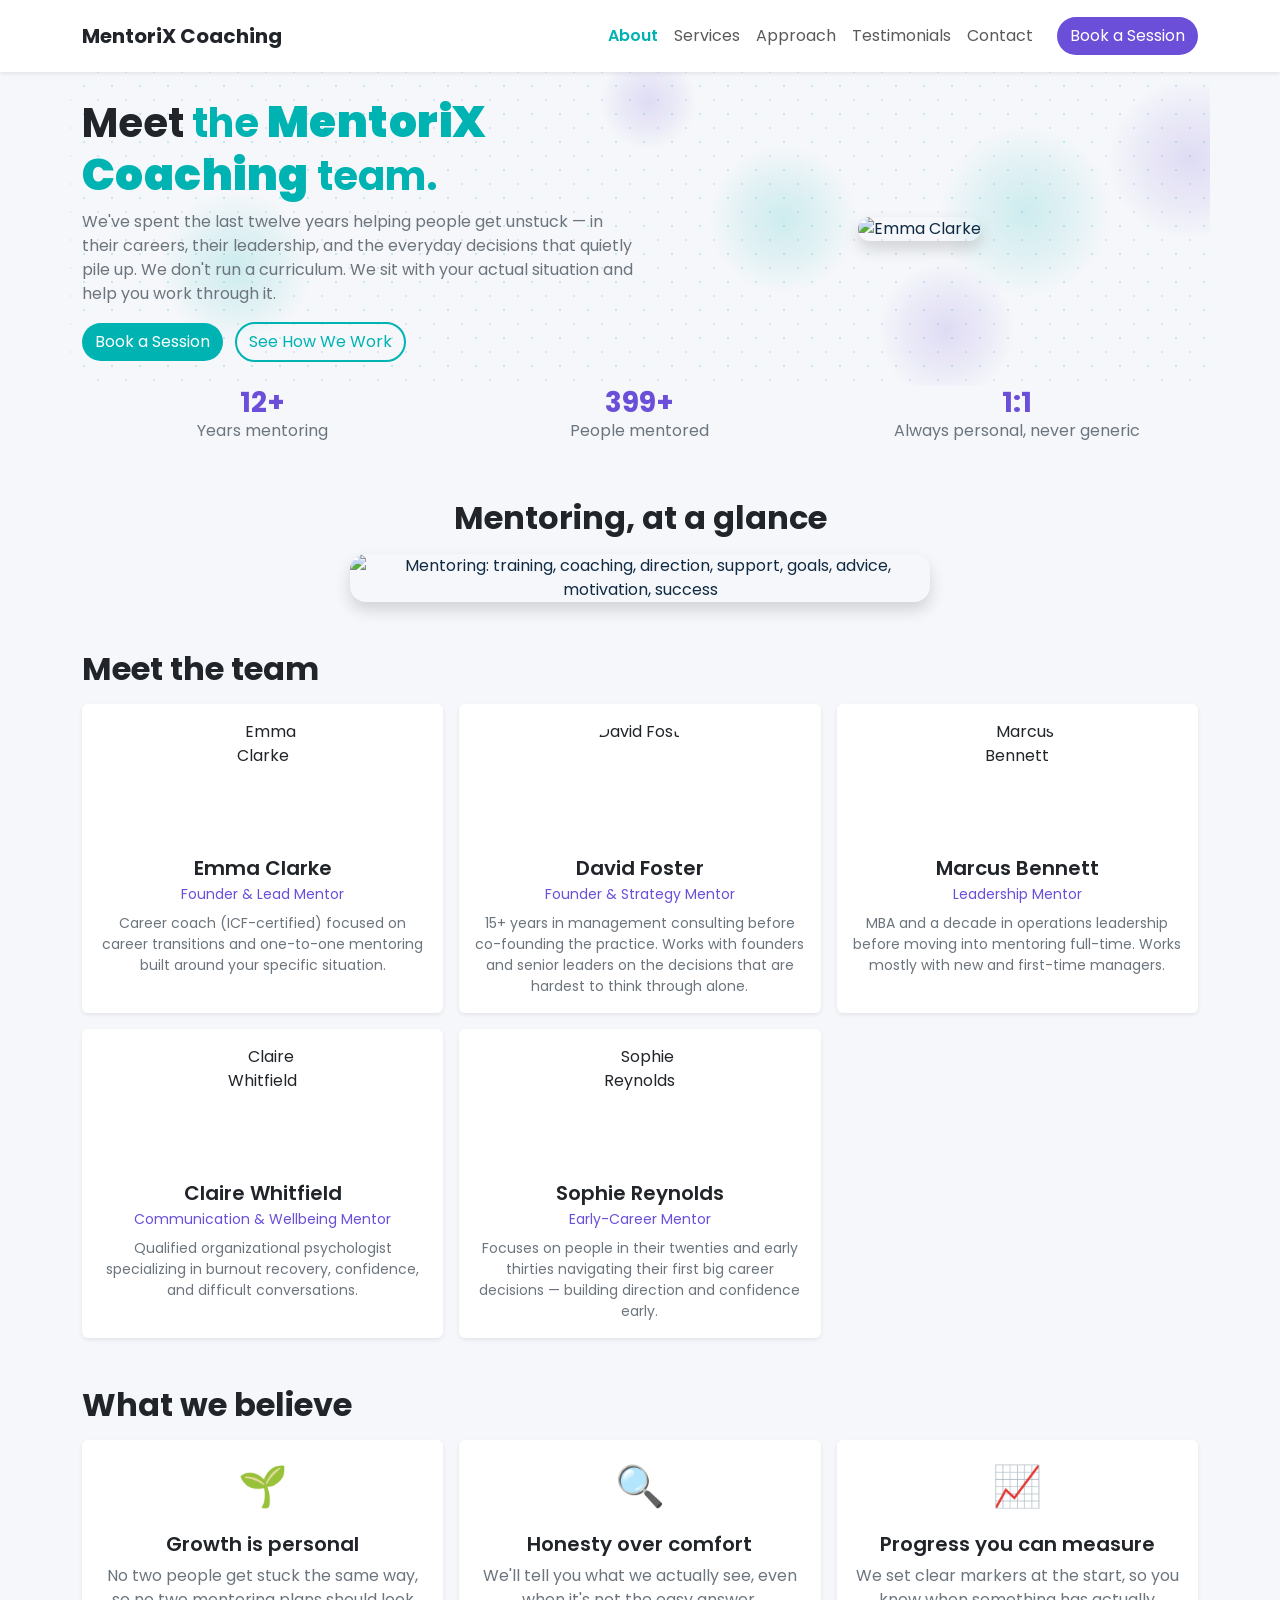
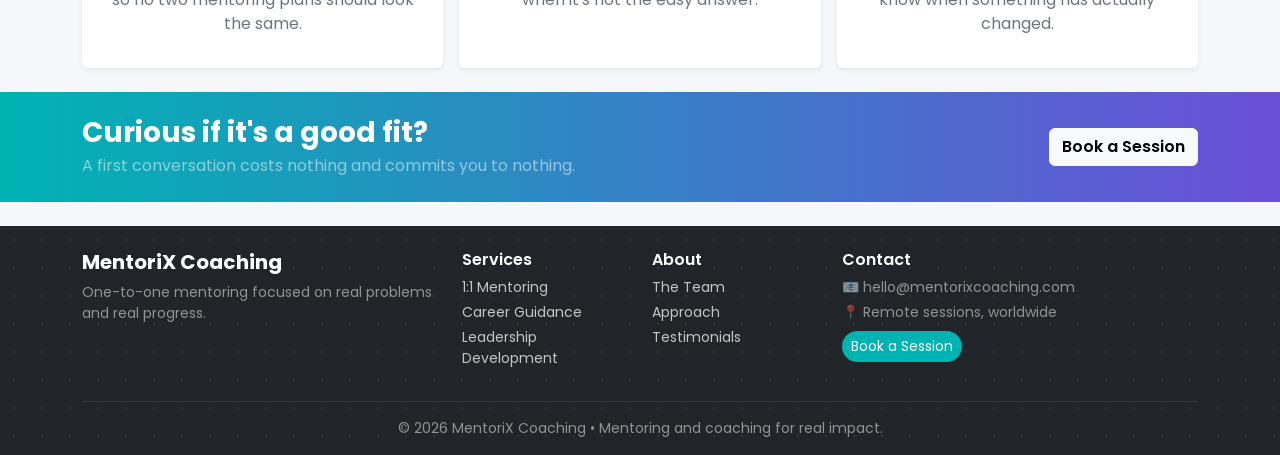
==== about.html @ bc5c99b2 "Remove unnecessary reveal class from team images in about and service pages for cleaner presentation" ====
<!DOCTYPE html>
<html lang="en">
<head>
<meta charset="UTF-8">
<meta name="viewport" content="width=device-width, initial-scale=1.0">
<title>About Us | Career & Leadership Coaching Team – MentoriX Coaching</title>
<meta name="description" content="MentoriX Coaching is a team of five mentors helping professionals through career transitions, leadership challenges, communication and wellbeing, and early-career growth — one-to-one, not generic training.">
<meta property="og:type" content="website">
<meta property="og:title" content="About Us | Career & Leadership Coaching Team – MentoriX Coaching">
<meta property="og:description" content="MentoriX Coaching is a team of five mentors helping professionals through career transitions, leadership challenges, communication and wellbeing, and early-career growth — one-to-one, not generic training.">
<link href="https://cdn.jsdelivr.net/npm/bootstrap@5.3.3/dist/css/bootstrap.min.css" rel="stylesheet">
<link href="https://fonts.googleapis.com/css2?family=Poppins:wght@400;600&display=optional" rel="stylesheet">
<link rel="stylesheet" href="assets/css/style.css">
</head>
<body>

<!-- NAVBAR -->
<nav class="navbar navbar-expand-lg bg-white shadow-sm py-3">
<div class="container">
<a class="navbar-brand fw-bold text-dark" href="about.html">MentoriX Coaching</a>
<button class="navbar-toggler" type="button" data-bs-toggle="collapse" data-bs-target="#navMenu">
<span class="navbar-toggler-icon"></span>
</button>
<div class="collapse navbar-collapse" id="navMenu">
<ul class="navbar-nav ms-auto mb-2 mb-lg-0">
<li class="nav-item"><a class="nav-link fw-semibold text-turquoise" href="about.html">About</a></li>
<li class="nav-item"><a class="nav-link" href="service.html">Services</a></li>
<li class="nav-item"><a class="nav-link" href="methodology.html">Approach</a></li>
<li class="nav-item"><a class="nav-link" href="references.html">Testimonials</a></li>
<li class="nav-item"><a class="nav-link" href="contact.html">Contact</a></li>
</ul>
<a href="contact.html" class="btn btn-purple ms-lg-3">Book a Session</a>
</div>
</div>
</nav>

<!-- HERO -->
<section class="hero container py-4 bg-network-light rounded-4 d-flex flex-column flex-lg-row align-items-stretch align-items-lg-center">
<div class="col-12 col-lg-6">
<h1 class="fw-bold text-dark mb-2"><span class="word-reveal" data-dir="up">Meet</span> <span class="text-turquoise"><span class="word-reveal" data-dir="down">the</span> <span class="word-pop brand-word">MentoriX</span> <span class="word-pop brand-word">Coaching</span> <span class="word-reveal" data-dir="up">team.</span></span></h1>
<p class="text-secondary mb-3">We've spent the last twelve years helping people get unstuck — in their careers, their leadership, and the everyday decisions that quietly pile up. We don't run a curriculum. We sit with your actual situation and help you work through it.</p>
<a href="contact.html" class="btn btn-turquoise me-2">Book a Session</a>
<a href="methodology.html" class="btn btn-outline-turquoise">See How We Work</a>
</div>
<div class="col-12 col-lg-6 text-center mt-4 mt-lg-0">
<img src="assets/images/team.png" alt="Emma Clarke" class="img-fluid rounded-4 shadow" style="max-width: 80%;">
</div>
</section>

<!-- STATS -->
<section class="container pb-3">
<div class="row g-3 text-center">
<div class="col-12 col-sm-6 col-md-4">
<h3 class="fw-bold text-purple mb-0 counter">12+</h3>
<p class="text-secondary">Years mentoring</p>
</div>
<div class="col-12 col-sm-6 col-md-4">
<h3 class="fw-bold text-purple mb-0 counter">400+</h3>
<p class="text-secondary">People mentored</p>
</div>
<div class="col-12 col-sm-6 col-md-4">
<h3 class="fw-bold text-purple mb-0">1:1</h3>
<p class="text-secondary">Always personal, never generic</p>
</div>
</div>
</section>
<!-- MENTORING OVERVIEW -->
<section class="container py-4 text-center glance-section">
<h2 class="reveal fw-bold text-dark mb-3">Mentoring, at a glance</h2>
<img src="assets/images/mentoring5.jpg" alt="Mentoring: training, coaching, direction, support, goals, advice, motivation, success" class="img-fluid rounded-4 shadow mx-auto d-block reveal-left glance-img">
</section>

<!-- TEAM -->
<section class="container py-4">
<h2 class="reveal fw-bold text-dark mb-3">Meet the team</h2>
<div class="row g-3">
<div class="col-12 col-sm-6 col-md-4">
<div class="card team-card reveal h-100 p-3 border-0 shadow-sm text-center">
<img src="assets/images/anna-fields.png" alt="Emma Clarke" class="rounded-circle mx-auto" style="width: 120px; height: 120px; object-fit: cover; object-position: top center;">
<h5 class="fw-semibold mt-3 mb-1">Emma Clarke</h5>
<p class="text-purple small mb-2">Founder & Lead Mentor</p>
<p class="text-secondary small mb-0">Career coach (ICF-certified) focused on career transitions and one-to-one mentoring built around your specific situation.</p>
</div>
</div>
<div class="col-12 col-sm-6 col-md-4">
<div class="card team-card reveal h-100 p-3 border-0 shadow-sm text-center">
<img src="assets/images/horvath-gabor.png" alt="David Foster" class="rounded-circle mx-auto" style="width: 120px; height: 120px; object-fit: cover; object-position: top center;">
<h5 class="fw-semibold mt-3 mb-1">David Foster</h5>
<p class="text-purple small mb-2">Founder & Strategy Mentor</p>
<p class="text-secondary small mb-0">15+ years in management consulting before co-founding the practice. Works with founders and senior leaders on the decisions that are hardest to think through alone.</p>
</div>
</div>
<div class="col-12 col-sm-6 col-md-4">
<div class="card team-card reveal h-100 p-3 border-0 shadow-sm text-center">
<img src="assets/images/gabriel-hart.png" alt="Marcus Bennett" class="rounded-circle mx-auto" style="width: 120px; height: 120px; object-fit: cover; object-position: top center;">
<h5 class="fw-semibold mt-3 mb-1">Marcus Bennett</h5>
<p class="text-purple small mb-2">Leadership Mentor</p>
<p class="text-secondary small mb-0">MBA and a decade in operations leadership before moving into mentoring full-time. Works mostly with new and first-time managers.</p>
</div>
</div>
<div class="col-12 col-sm-6 col-md-4">
<div class="card team-card reveal h-100 p-3 border-0 shadow-sm text-center">
<img src="assets/images/varga-dora.png" alt="Claire Whitfield" class="rounded-circle mx-auto" style="width: 120px; height: 120px; object-fit: cover; object-position: top center;">
<h5 class="fw-semibold mt-3 mb-1">Claire Whitfield</h5>
<p class="text-purple small mb-2">Communication & Wellbeing Mentor</p>
<p class="text-secondary small mb-0">Qualified organizational psychologist specializing in burnout recovery, confidence, and difficult conversations.</p>
</div>
</div>
<div class="col-12 col-sm-6 col-md-4">
<div class="card team-card reveal h-100 p-3 border-0 shadow-sm text-center">
<img src="assets/images/toth-anna.png" alt="Sophie Reynolds" class="rounded-circle mx-auto" style="width: 120px; height: 120px; object-fit: cover; object-position: top center;">
<h5 class="fw-semibold mt-3 mb-1">Sophie Reynolds</h5>
<p class="text-purple small mb-2">Early-Career Mentor</p>
<p class="text-secondary small mb-0">Focuses on people in their twenties and early thirties navigating their first big career decisions — building direction and confidence early.</p>
</div>
</div>
</div>
</section>

<!-- VALUES -->
<section class="container py-4">
<h2 class="reveal fw-bold text-dark mb-3">What we believe</h2>
<div class="row g-3">
<div class="col-12 col-sm-6 col-md-4">
<div class="card reveal h-100 text-center p-3 border-0 shadow-sm">
<div class="fs-1 text-purple">🌱</div>
<h5 class="fw-semibold mt-3">Growth is personal</h5>
<p class="text-secondary">No two people get stuck the same way, so no two mentoring plans should look the same.</p>
</div>
</div>
<div class="col-12 col-sm-6 col-md-4">
<div class="card reveal h-100 text-center p-3 border-0 shadow-sm">
<div class="fs-1 text-purple">🔍</div>
<h5 class="fw-semibold mt-3">Honesty over comfort</h5>
<p class="text-secondary">We'll tell you what we actually see, even when it's not the easy answer.</p>
</div>
</div>
<div class="col-12 col-sm-6 col-md-4">
<div class="card reveal h-100 text-center p-3 border-0 shadow-sm">
<div class="fs-1 text-purple">📈</div>
<h5 class="fw-semibold mt-3">Progress you can measure</h5>
<p class="text-secondary">We set clear markers at the start, so you know when something has actually changed.</p>
</div>
</div>
</div>
</section>

<!-- CTA -->
<section class="py-4" style="background: linear-gradient(90deg, #00b3b3, #6b4fd8);">
<div class="container d-flex flex-column flex-lg-row justify-content-between align-items-center text-center text-lg-start">
<div class="mb-2 mb-lg-0">
<h3 class="fw-bold text-white mb-1">Curious if it's a good fit?</h3>
<p class="text-white-50 mb-0">A first conversation costs nothing and commits you to nothing.</p>
</div>
<a href="contact.html" class="btn btn-light fw-semibold">Book a Session</a>
</div>
</section>

<footer class="bg-dark text-white bg-network-dark pt-4 pb-3 mt-4">
<div class="container">
<div class="row g-4 mb-3">
<div class="col-lg-4 col-md-6">
<h5 class="fw-bold mb-2">MentoriX Coaching</h5>
<p class="text-white-50 small mb-0">One-to-one mentoring focused on real problems and real progress.</p>
</div>
<div class="col-lg-2 col-md-3 col-6">
<h6 class="fw-semibold mb-2">Services</h6>
<ul class="list-unstyled small">
<li class="mb-1"><a href="service.html" class="link-light link-opacity-75 text-decoration-none">1:1 Mentoring</a></li>
<li class="mb-1"><a href="service.html" class="link-light link-opacity-75 text-decoration-none">Career Guidance</a></li>
<li class="mb-1"><a href="service.html" class="link-light link-opacity-75 text-decoration-none">Leadership Development</a></li>
</ul>
</div>
<div class="col-lg-2 col-md-3 col-6">
<h6 class="fw-semibold mb-2">About</h6>
<ul class="list-unstyled small">
<li class="mb-1"><a href="about.html" class="link-light link-opacity-75 text-decoration-none">The Team</a></li>
<li class="mb-1"><a href="methodology.html" class="link-light link-opacity-75 text-decoration-none">Approach</a></li>
<li class="mb-1"><a href="references.html" class="link-light link-opacity-75 text-decoration-none">Testimonials</a></li>
</ul>
</div>
<div class="col-lg-4 col-md-6">
<h6 class="fw-semibold mb-2">Contact</h6>
<p class="small text-white-50 mb-1">📧 hello@mentorixcoaching.com</p>
<p class="small text-white-50 mb-2">📍 Remote sessions, worldwide</p>
<a href="contact.html" class="btn btn-turquoise btn-sm">Book a Session</a>
</div>
</div>
<hr class="border-secondary opacity-25">
<p class="text-center text-white-50 small mb-0">© 2026 MentoriX Coaching • Mentoring and coaching for real impact.</p>
</div>
</footer>

<script src="https://cdn.jsdelivr.net/npm/bootstrap@5.3.3/dist/js/bootstrap.bundle.min.js"></script>
<script src="assets/js/reveal.js"></script>
<script src="assets/js/counter.js"></script>
<script src="assets/js/ambient-orbs.js"></script>
</body>
</html>
---- assets/css/style.css ----
html {
overflow-x: hidden;
}
body {
font-family: 'Poppins', sans-serif;
background-color: #f5f7fa;
color: #102a43;
overflow-x: hidden;
}

.text-turquoise { color: #00b3b3; }
.text-purple { color: #6b4fd8; }

.btn-turquoise {
background-color: #00b3b3;
color: #fff;
border-radius: 50px;
}
.btn-turquoise:hover { background-color: #009999; }

.btn-purple {
background-color: #6b4fd8;
color: #fff;
border-radius: 50px;
}
.btn-purple:hover { background-color: #5a3fc0; }

.btn-outline-turquoise {
border: 2px solid #00b3b3;
color: #00b3b3;
border-radius: 50px;
}
.btn-outline-turquoise:hover {
background-color: #00b3b3;
color: #fff;
}

.hero img {
max-width: 400px;
border-radius: 20px;
}

.bg-network-light {
position: relative;
overflow: hidden;
background-image:
radial-gradient(rgba(0,179,179,0.20) 1.5px, transparent 1.5px),
radial-gradient(rgba(107,79,216,0.14) 1.5px, transparent 1.5px);
background-size: 28px 28px, 28px 28px;
background-position: 0 0, 14px 14px;
}
.ambient-orbs-canvas {
position: absolute;
inset: 0;
z-index: 0;
pointer-events: none;
}
.bg-network-light > div {
position: relative;
z-index: 1;
}

.bg-network-dark {
background-image: radial-gradient(rgba(255,255,255,0.08) 1.5px, transparent 1.5px);
background-size: 28px 28px;
}

.chevron-row {
display: flex;
}
.chevron-step {
flex: 1;
min-width: 0;
}
.chevron-head {
clip-path: polygon(0 0, 88% 0, 100% 50%, 88% 100%, 0 100%, 12% 50%);
color: #fff;
text-align: center;
font-weight: 700;
padding: 0.85rem 0.5rem;
margin-left: -18px;
font-size: 0.9rem;
}
.chevron-step:first-child .chevron-head {
margin-left: 0;
}
.chevron-body {
padding: 0.85rem 0.6rem;
font-size: 0.78rem;
min-height: 108px;
color: #102a43;
}
.chevron-foot {
color: #fff;
text-align: center;
font-weight: 600;
padding: 0.5rem 0.3rem;
font-size: 0.82rem;
}
@media (max-width: 767px) {
.chevron-row { flex-wrap: wrap; }
.chevron-step { flex: 0 0 50%; margin-bottom: 0.75rem; }
.chevron-step .chevron-head { margin-left: 0; }
}

.glance-img {
width: 70%;
}
@media (max-width: 767px) {
.glance-section {
padding-left: 0;
padding-right: 0;
}
.glance-img {
width: 92%;
border-radius: 0;
}
}
@media (min-width: 992px) {
.glance-img {
width: 52%;
}
}

.team-card {
transition: transform 0.25s ease, box-shadow 0.25s ease;
}
.team-card:hover {
transform: translateY(-10px) scale(1.05);
box-shadow: 0 1.5rem 3rem rgba(16, 42, 67, 0.25) !important;
z-index: 2;
position: relative;
}
.team-card:hover img {
box-shadow: 0 0 0 4px rgba(0, 179, 179, 0.35);
}

.reveal {
opacity: 0;
transform: translateY(60px) scale(0.94);
transition: opacity 0.8s cubic-bezier(0.22, 1, 0.36, 1), transform 0.8s cubic-bezier(0.22, 1, 0.36, 1);
}
.reveal.is-visible {
opacity: 1;
transform: translateY(0) scale(1);
}

.reveal-left {
opacity: 0;
transform: translateX(-50px);
transition: opacity 1.6s cubic-bezier(0.22, 1, 0.36, 1), transform 1.6s cubic-bezier(0.22, 1, 0.36, 1);
}
.reveal-left.is-visible {
opacity: 1;
transform: translateX(0);
}
.word-reveal {
display: inline-block;
opacity: 0;
transition: opacity 0.9s cubic-bezier(0.22, 1, 0.36, 1), transform 0.9s cubic-bezier(0.22, 1, 0.36, 1);
}
.word-reveal[data-dir="left"] { transform: translateX(-80px); }
.word-reveal[data-dir="right"] { transform: translateX(80px); }
.word-reveal[data-dir="up"] { transform: translateY(-50px); }
.word-reveal[data-dir="down"] { transform: translateY(50px); }
.word-reveal.is-visible {
opacity: 1;
transform: translate(0, 0);
}
.word-pop {
display: inline-block;
opacity: 0;
transform: scale(2.6);
transition: opacity 1s cubic-bezier(0.22, 1, 0.36, 1), transform 1s cubic-bezier(0.22, 1, 0.36, 1);
}
.word-pop.is-visible {
opacity: 1;
transform: scale(1);
}
.brand-word {
font-weight: 900;
font-size: 1.1em;
letter-spacing: 0.01em;
}
@media (max-width: 575.98px) {
.word-pop { transform: scale(1.6); }
.brand-word { font-size: 1em; }
}
@media (prefers-reduced-motion: reduce) {
.reveal, .reveal-left, .word-reveal, .word-pop {
opacity: 1;
transform: none;
transition: none;
}
}
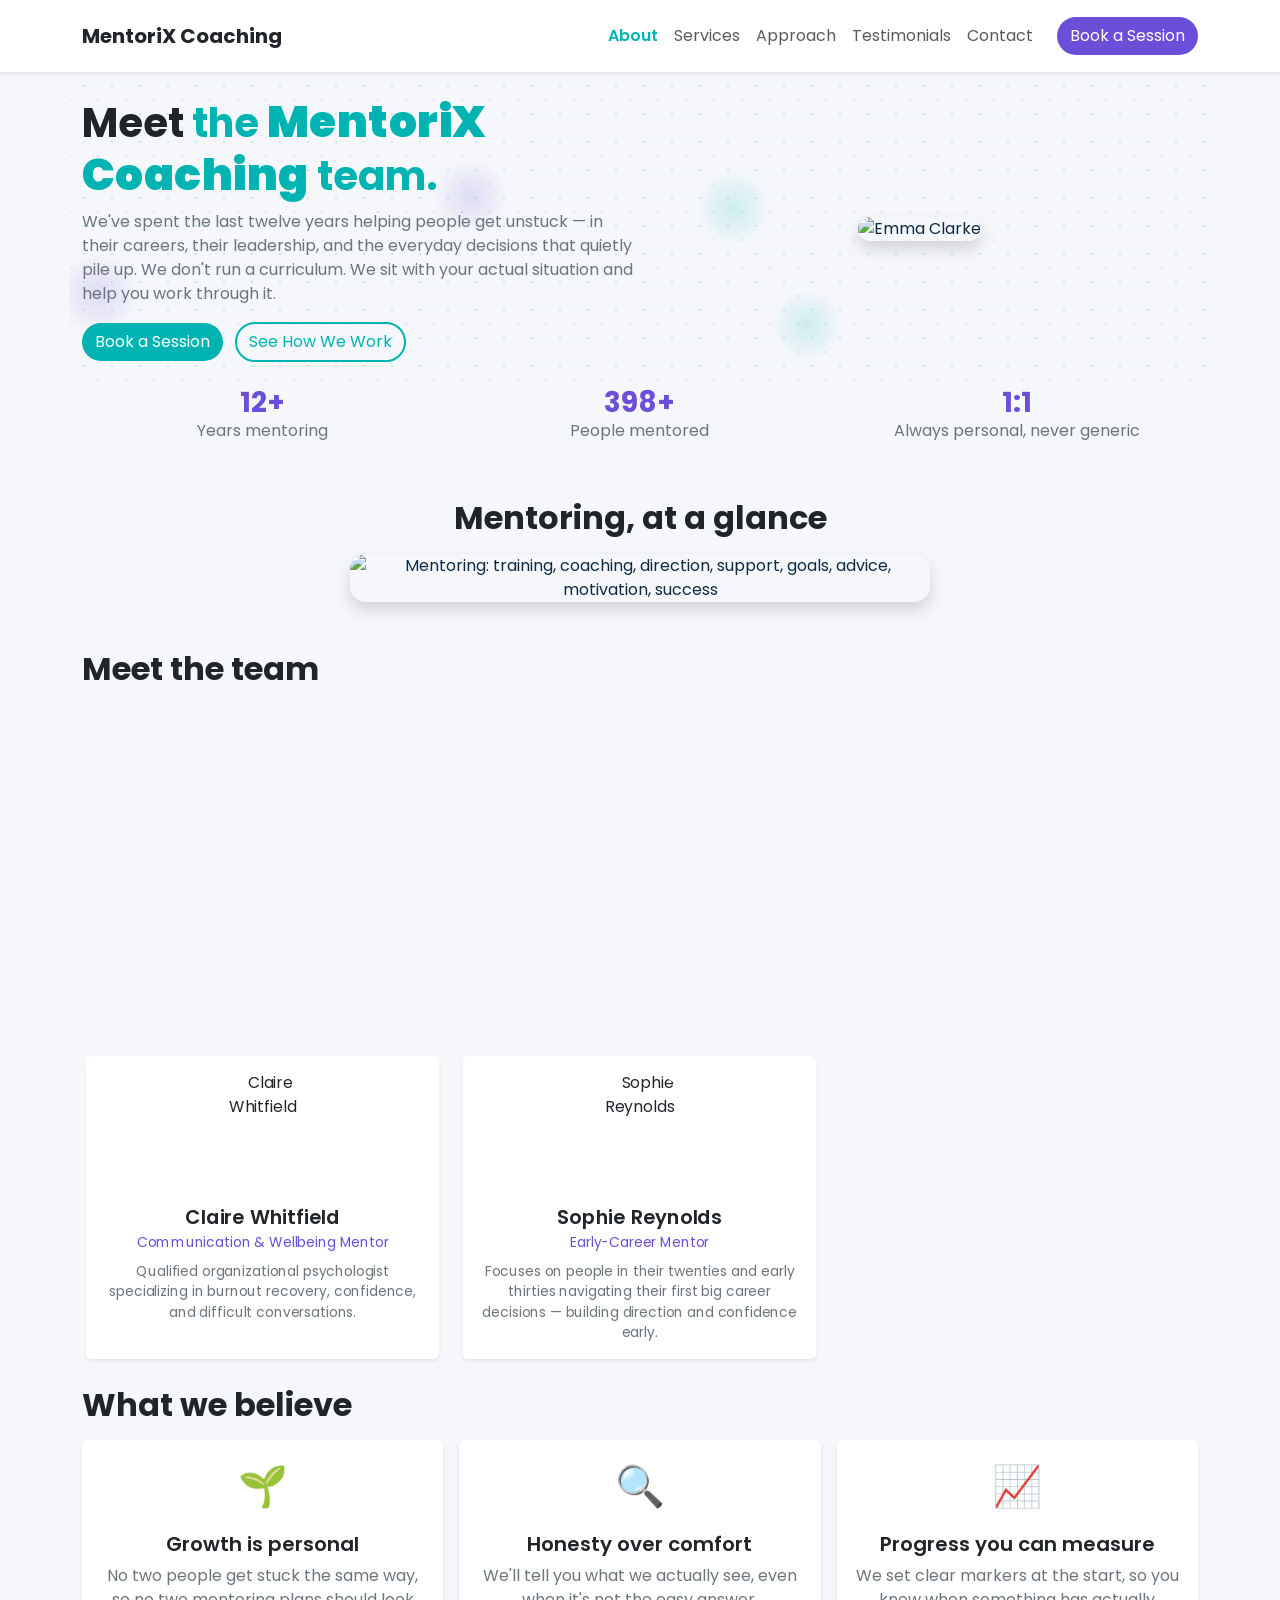
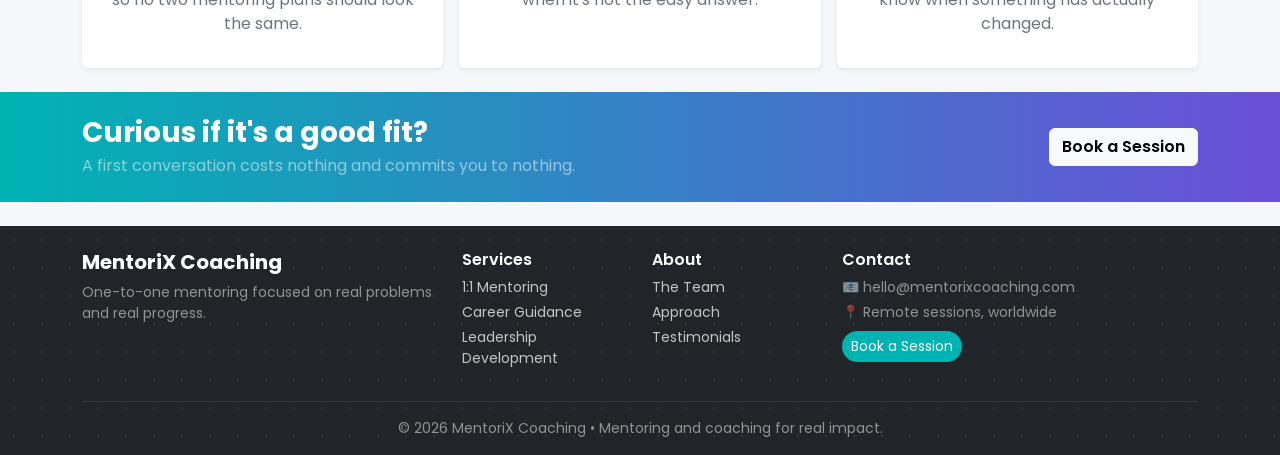
==== commit f2f963ee: "Enhance team section with staggered reveal effect and improve ambient orbs animation for a more dyna" ====
--- a/about.html
+++ b/about.html
@@ -73,7 +73,7 @@
 <!-- TEAM -->
 <section class="container py-4">
 <h2 class="reveal fw-bold text-dark mb-3">Meet the team</h2>
-<div class="row g-3">
+<div class="row g-3" data-stagger="0.6">
 <div class="col-12 col-sm-6 col-md-4">
 <div class="card team-card reveal h-100 p-3 border-0 shadow-sm text-center">
 <img src="assets/images/anna-fields.png" alt="Emma Clarke" class="rounded-circle mx-auto" style="width: 120px; height: 120px; object-fit: cover; object-position: top center;">
--- a/assets/css/style.css
+++ b/assets/css/style.css
@@ -144,6 +144,10 @@
 opacity: 1;
 transform: translateY(0) scale(1);
 }
+.team-card.reveal {
+transform: translateY(24px) scale(0.98);
+transition: opacity 1.4s cubic-bezier(0.22, 1, 0.36, 1), transform 1.4s cubic-bezier(0.22, 1, 0.36, 1);
+}
 
 .reveal-left {
 opacity: 0;
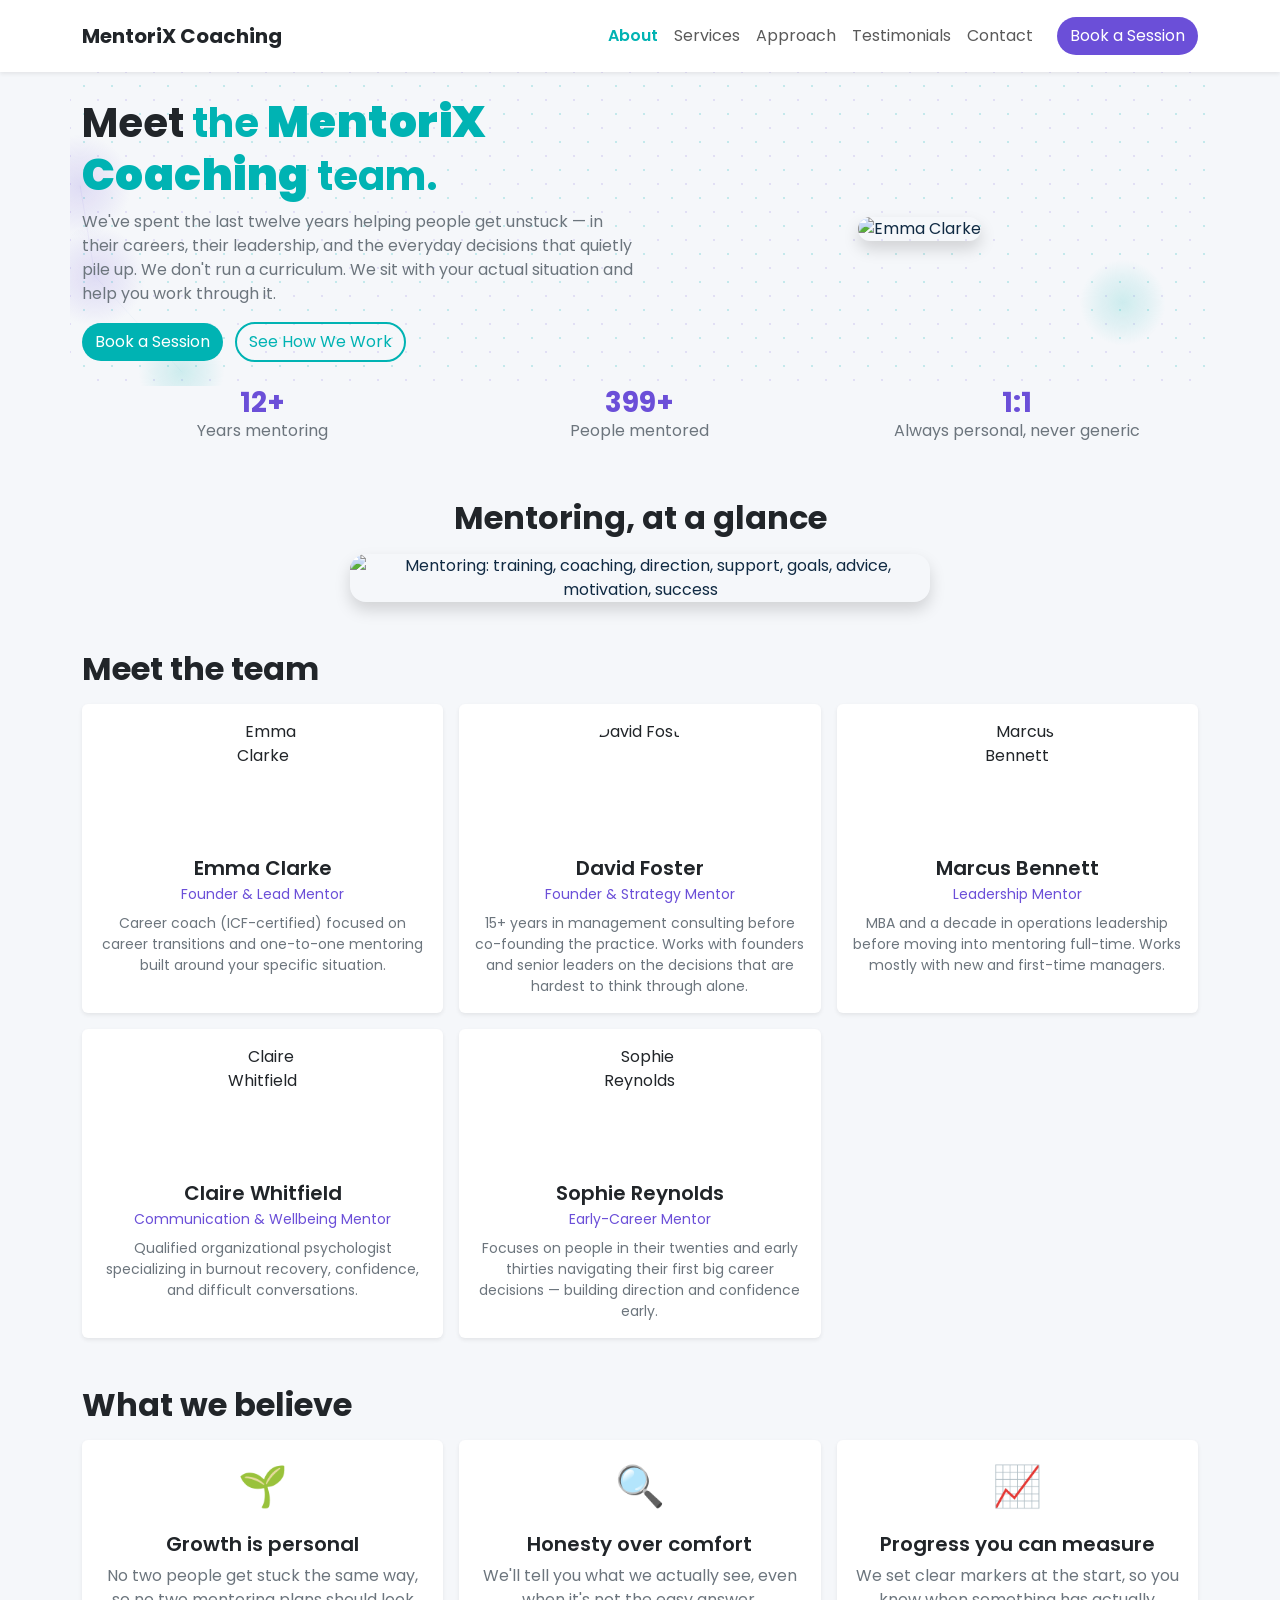
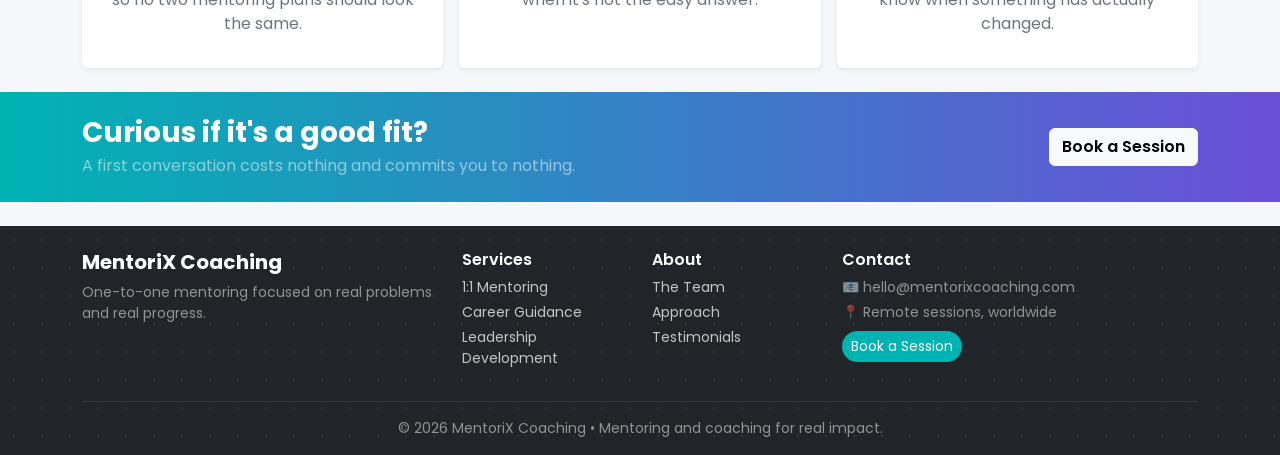
==== commit fe0325b1: "Refactor team section by removing unnecessary reveal classes for cleaner presentation" ====
--- a/about.html
+++ b/about.html
@@ -73,9 +73,9 @@
 <!-- TEAM -->
 <section class="container py-4">
 <h2 class="reveal fw-bold text-dark mb-3">Meet the team</h2>
-<div class="row g-3" data-stagger="0.6">
+<div class="row g-3 reveal">
 <div class="col-12 col-sm-6 col-md-4">
-<div class="card team-card reveal h-100 p-3 border-0 shadow-sm text-center">
+<div class="card team-card h-100 p-3 border-0 shadow-sm text-center">
 <img src="assets/images/anna-fields.png" alt="Emma Clarke" class="rounded-circle mx-auto" style="width: 120px; height: 120px; object-fit: cover; object-position: top center;">
 <h5 class="fw-semibold mt-3 mb-1">Emma Clarke</h5>
 <p class="text-purple small mb-2">Founder & Lead Mentor</p>
@@ -83,7 +83,7 @@
 </div>
 </div>
 <div class="col-12 col-sm-6 col-md-4">
-<div class="card team-card reveal h-100 p-3 border-0 shadow-sm text-center">
+<div class="card team-card h-100 p-3 border-0 shadow-sm text-center">
 <img src="assets/images/horvath-gabor.png" alt="David Foster" class="rounded-circle mx-auto" style="width: 120px; height: 120px; object-fit: cover; object-position: top center;">
 <h5 class="fw-semibold mt-3 mb-1">David Foster</h5>
 <p class="text-purple small mb-2">Founder & Strategy Mentor</p>
@@ -91,7 +91,7 @@
 </div>
 </div>
 <div class="col-12 col-sm-6 col-md-4">
-<div class="card team-card reveal h-100 p-3 border-0 shadow-sm text-center">
+<div class="card team-card h-100 p-3 border-0 shadow-sm text-center">
 <img src="assets/images/gabriel-hart.png" alt="Marcus Bennett" class="rounded-circle mx-auto" style="width: 120px; height: 120px; object-fit: cover; object-position: top center;">
 <h5 class="fw-semibold mt-3 mb-1">Marcus Bennett</h5>
 <p class="text-purple small mb-2">Leadership Mentor</p>
@@ -99,7 +99,7 @@
 </div>
 </div>
 <div class="col-12 col-sm-6 col-md-4">
-<div class="card team-card reveal h-100 p-3 border-0 shadow-sm text-center">
+<div class="card team-card h-100 p-3 border-0 shadow-sm text-center">
 <img src="assets/images/varga-dora.png" alt="Claire Whitfield" class="rounded-circle mx-auto" style="width: 120px; height: 120px; object-fit: cover; object-position: top center;">
 <h5 class="fw-semibold mt-3 mb-1">Claire Whitfield</h5>
 <p class="text-purple small mb-2">Communication & Wellbeing Mentor</p>
@@ -107,7 +107,7 @@
 </div>
 </div>
 <div class="col-12 col-sm-6 col-md-4">
-<div class="card team-card reveal h-100 p-3 border-0 shadow-sm text-center">
+<div class="card team-card h-100 p-3 border-0 shadow-sm text-center">
 <img src="assets/images/toth-anna.png" alt="Sophie Reynolds" class="rounded-circle mx-auto" style="width: 120px; height: 120px; object-fit: cover; object-position: top center;">
 <h5 class="fw-semibold mt-3 mb-1">Sophie Reynolds</h5>
 <p class="text-purple small mb-2">Early-Career Mentor</p>
@@ -122,21 +122,21 @@
 <h2 class="reveal fw-bold text-dark mb-3">What we believe</h2>
 <div class="row g-3">
 <div class="col-12 col-sm-6 col-md-4">
-<div class="card reveal h-100 text-center p-3 border-0 shadow-sm">
+<div class="card h-100 text-center p-3 border-0 shadow-sm">
 <div class="fs-1 text-purple">🌱</div>
 <h5 class="fw-semibold mt-3">Growth is personal</h5>
 <p class="text-secondary">No two people get stuck the same way, so no two mentoring plans should look the same.</p>
 </div>
 </div>
 <div class="col-12 col-sm-6 col-md-4">
-<div class="card reveal h-100 text-center p-3 border-0 shadow-sm">
+<div class="card h-100 text-center p-3 border-0 shadow-sm">
 <div class="fs-1 text-purple">🔍</div>
 <h5 class="fw-semibold mt-3">Honesty over comfort</h5>
 <p class="text-secondary">We'll tell you what we actually see, even when it's not the easy answer.</p>
 </div>
 </div>
 <div class="col-12 col-sm-6 col-md-4">
-<div class="card reveal h-100 text-center p-3 border-0 shadow-sm">
+<div class="card h-100 text-center p-3 border-0 shadow-sm">
 <div class="fs-1 text-purple">📈</div>
 <h5 class="fw-semibold mt-3">Progress you can measure</h5>
 <p class="text-secondary">We set clear markers at the start, so you know when something has actually changed.</p>
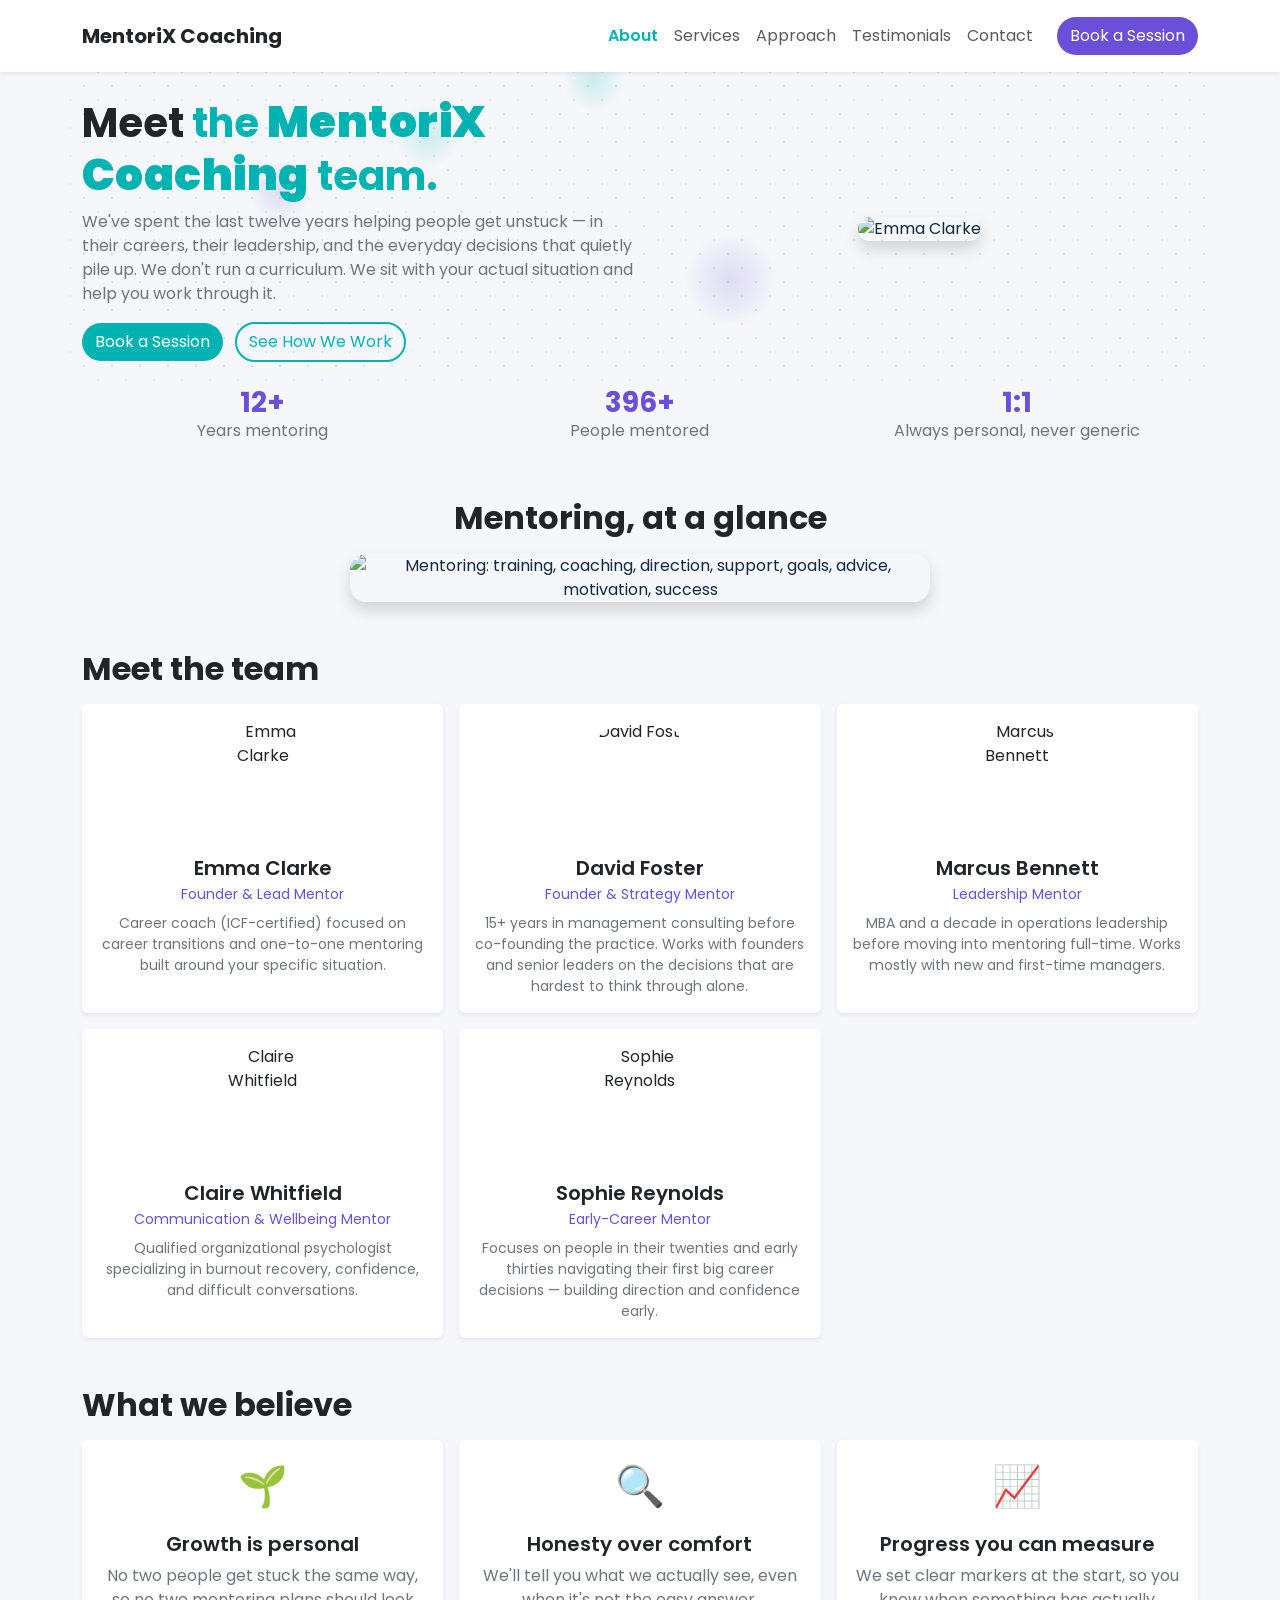
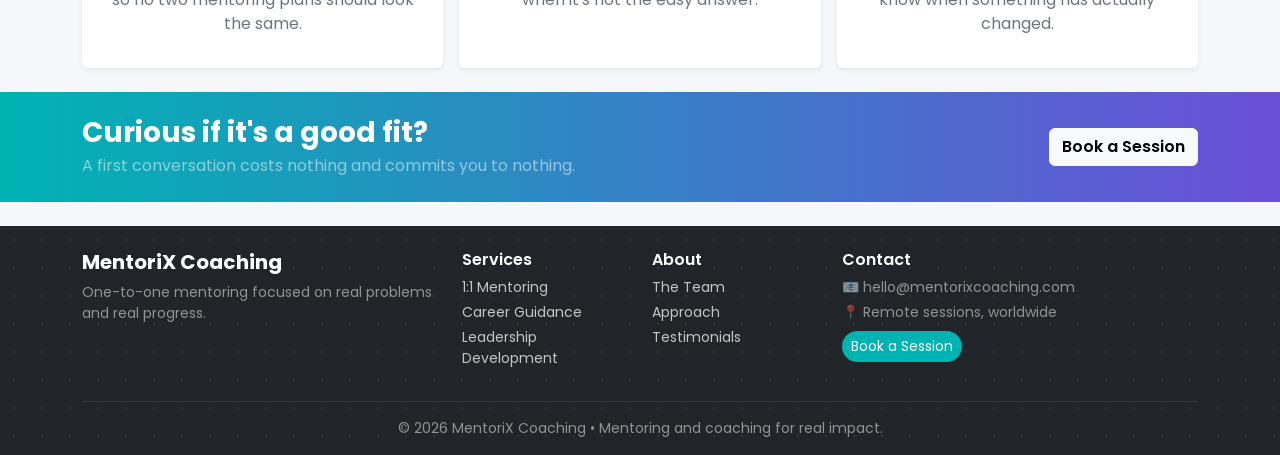
==== commit d834c877: "Add team-row class to enhance styling of team section" ====
--- a/about.html
+++ b/about.html
@@ -73,7 +73,7 @@
 <!-- TEAM -->
 <section class="container py-4">
 <h2 class="reveal fw-bold text-dark mb-3">Meet the team</h2>
-<div class="row g-3 reveal">
+<div class="row g-3 reveal team-row">
 <div class="col-12 col-sm-6 col-md-4">
 <div class="card team-card h-100 p-3 border-0 shadow-sm text-center">
 <img src="assets/images/anna-fields.png" alt="Emma Clarke" class="rounded-circle mx-auto" style="width: 120px; height: 120px; object-fit: cover; object-position: top center;">
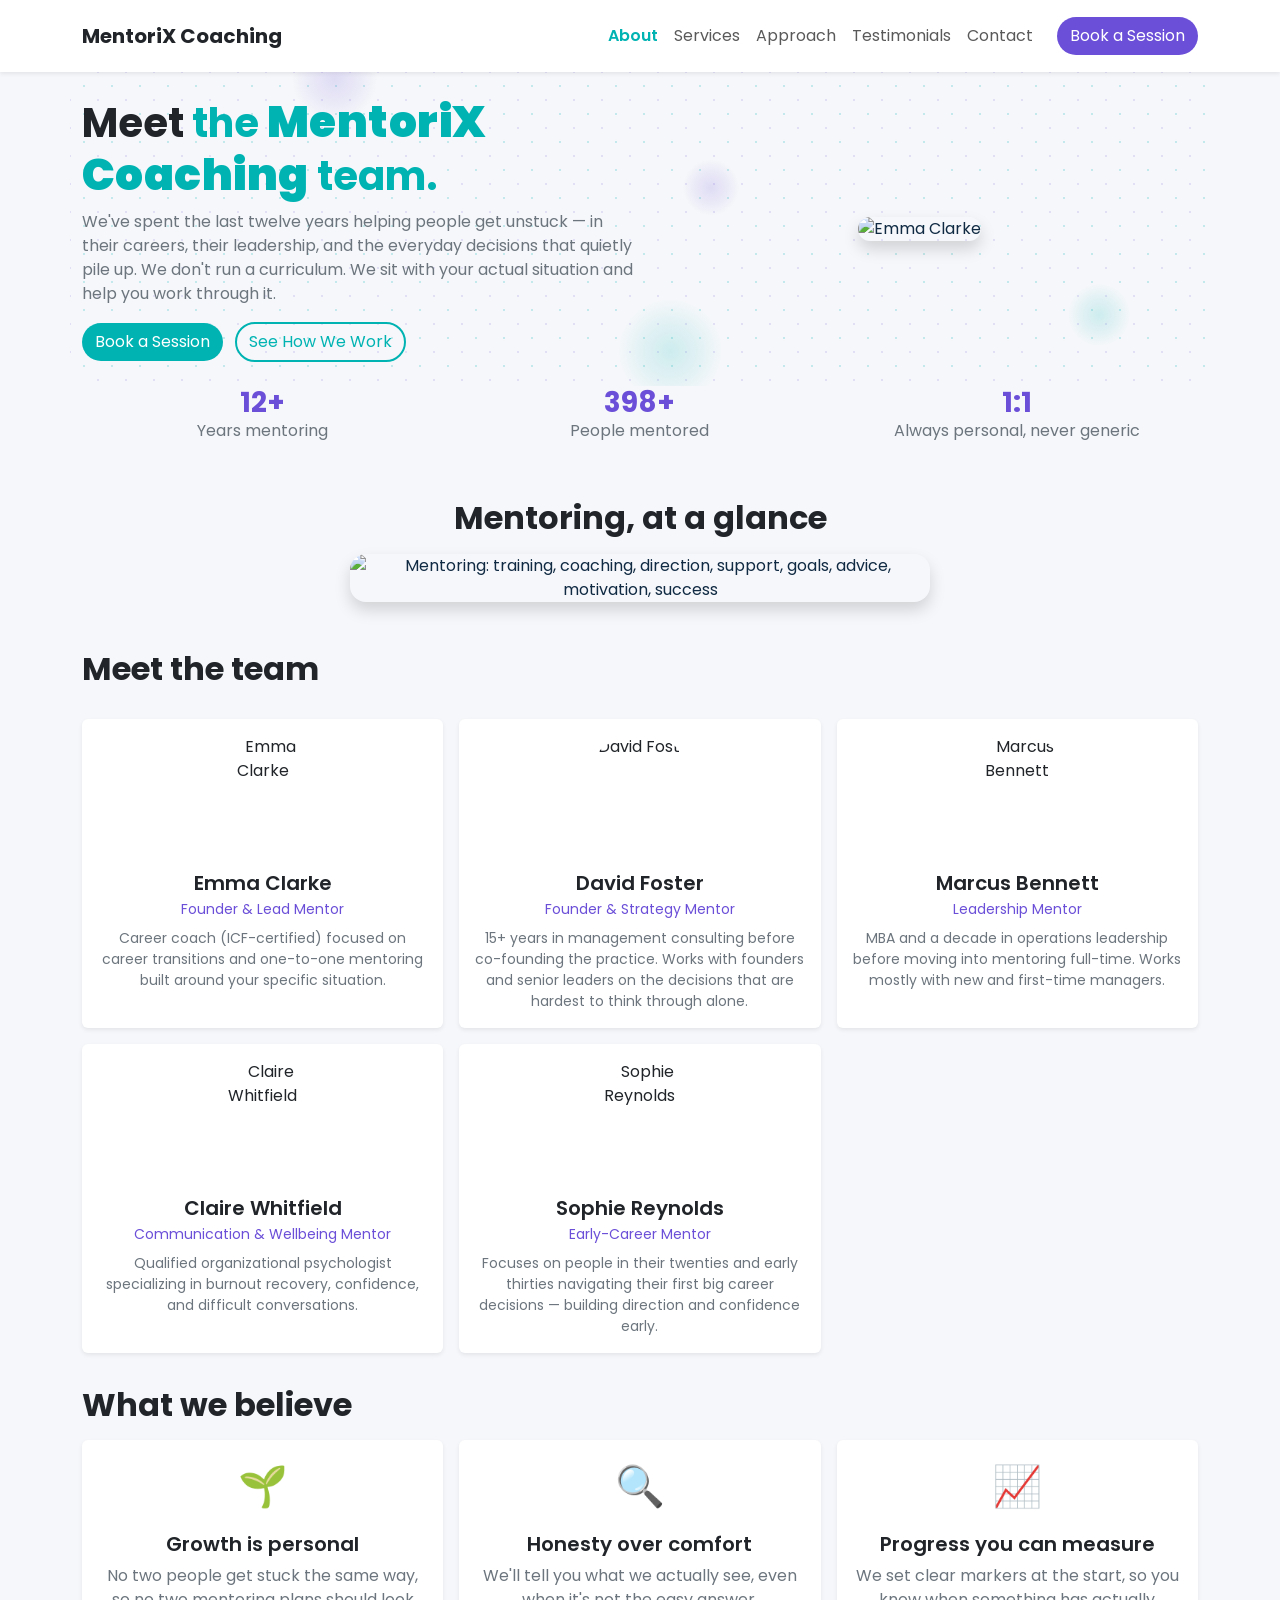
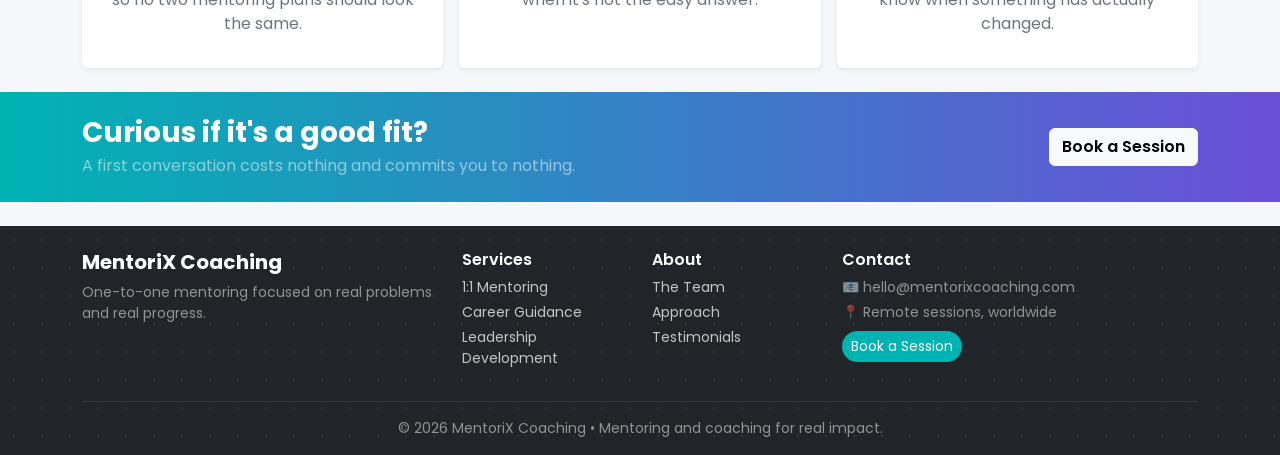
==== commit 62b495ef: "Enhance reveal effect by adding data-threshold attribute and improving IntersectionObserver logic fo" ====
--- a/about.html
+++ b/about.html
@@ -73,7 +73,7 @@
 <!-- TEAM -->
 <section class="container py-4">
 <h2 class="reveal fw-bold text-dark mb-3">Meet the team</h2>
-<div class="row g-3 reveal team-row">
+<div class="row g-3 reveal team-row" data-threshold="0.1">
 <div class="col-12 col-sm-6 col-md-4">
 <div class="card team-card h-100 p-3 border-0 shadow-sm text-center">
 <img src="assets/images/anna-fields.png" alt="Emma Clarke" class="rounded-circle mx-auto" style="width: 120px; height: 120px; object-fit: cover; object-position: top center;">
--- a/assets/css/style.css
+++ b/assets/css/style.css
@@ -144,9 +144,9 @@
 opacity: 1;
 transform: translateY(0) scale(1);
 }
-.team-card.reveal {
-transform: translateY(24px) scale(0.98);
-transition: opacity 1.4s cubic-bezier(0.22, 1, 0.36, 1), transform 1.4s cubic-bezier(0.22, 1, 0.36, 1);
+.team-row.reveal {
+transform: translateY(15px);
+transition: opacity 0.6s ease, transform 0.6s ease;
 }
 
 .reveal-left {
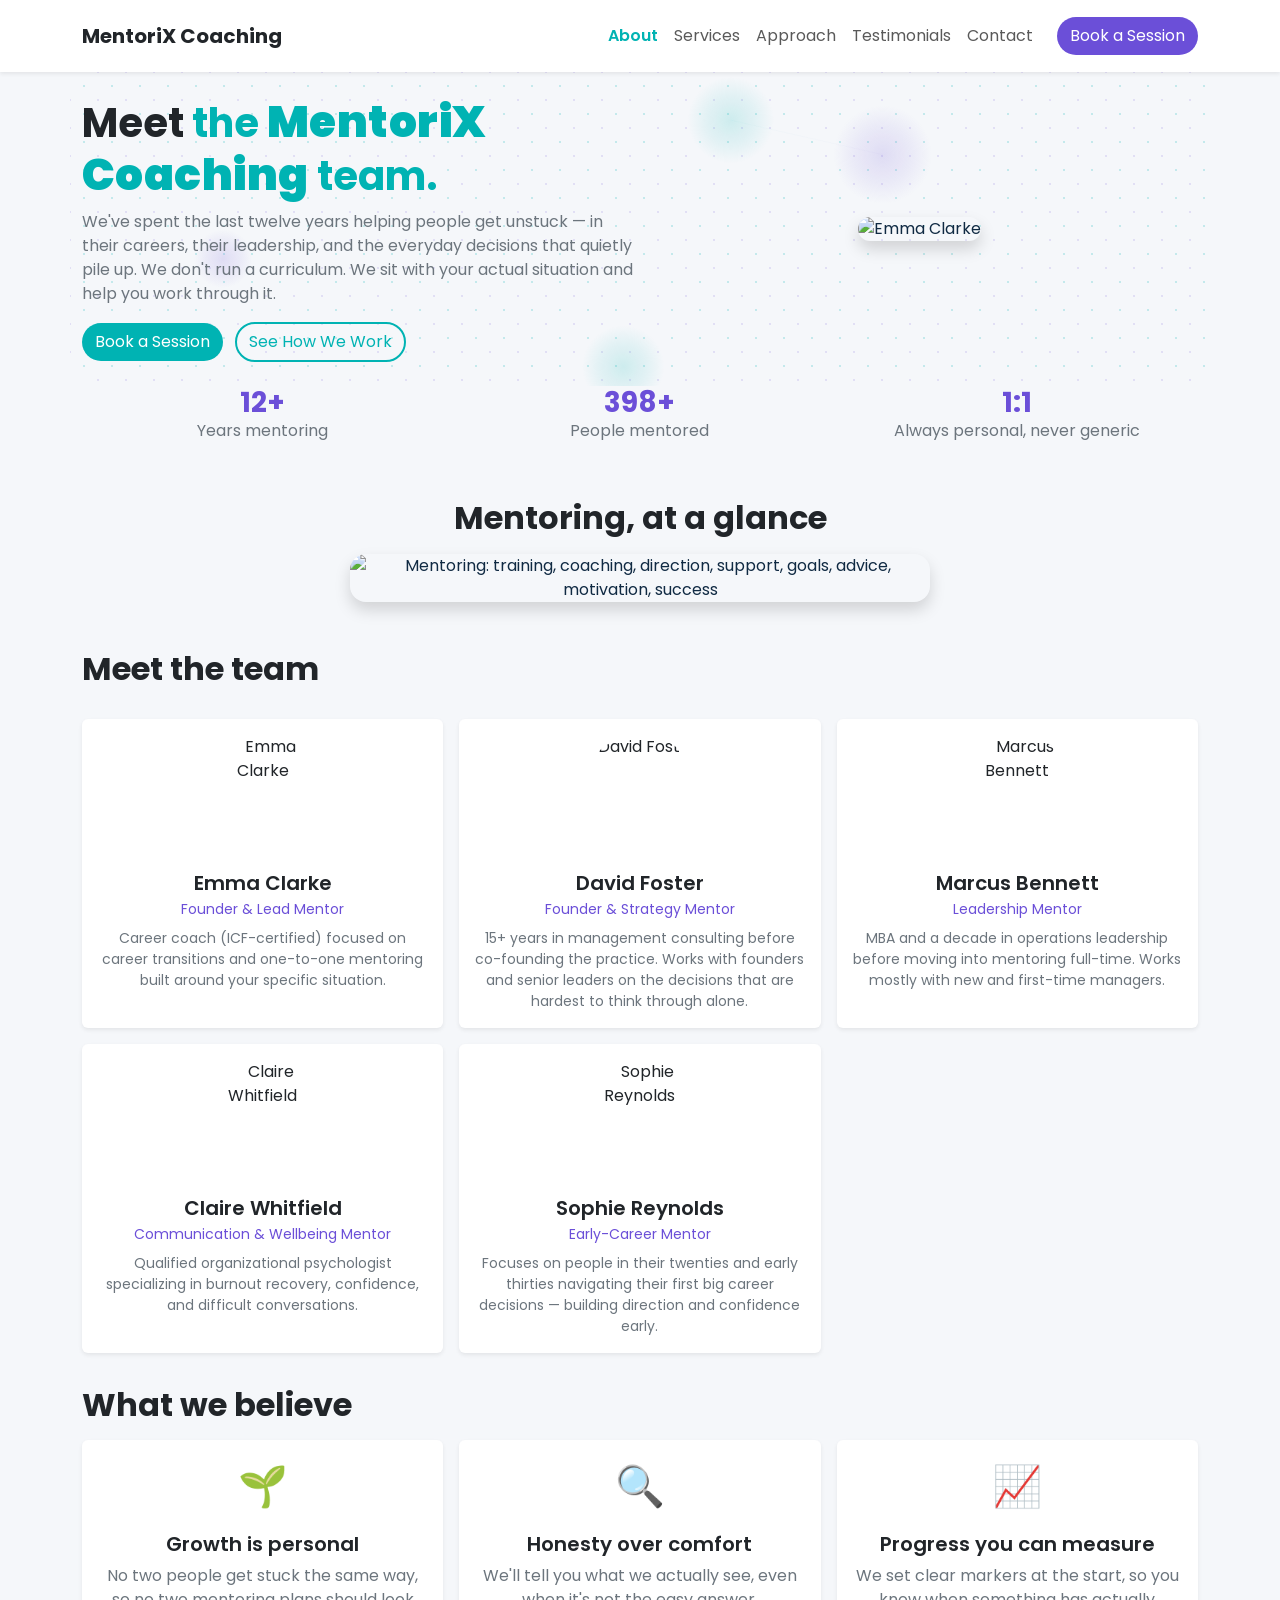
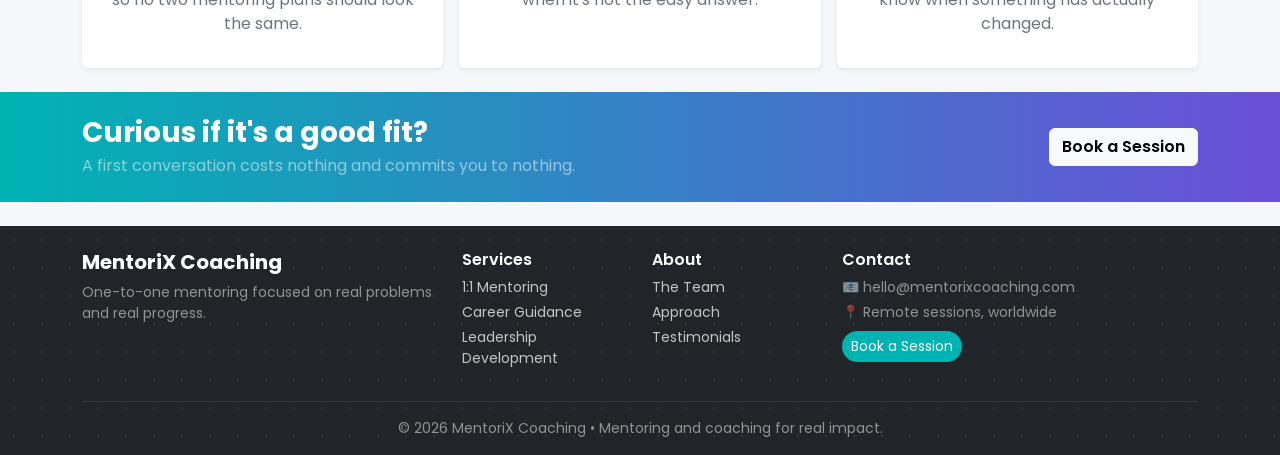
==== commit 58ef6582: "Remove unnecessary reveal class from team section heading for cleaner presentation" ====
--- a/about.html
+++ b/about.html
@@ -72,7 +72,7 @@
 
 <!-- TEAM -->
 <section class="container py-4">
-<h2 class="reveal fw-bold text-dark mb-3">Meet the team</h2>
+<h2 class="fw-bold text-dark mb-3">Meet the team</h2>
 <div class="row g-3 reveal team-row" data-threshold="0.1">
 <div class="col-12 col-sm-6 col-md-4">
 <div class="card team-card h-100 p-3 border-0 shadow-sm text-center">
--- a/assets/css/style.css
+++ b/assets/css/style.css
@@ -151,7 +151,7 @@
 
 .reveal-left {
 opacity: 0;
-transform: translateX(-50px);
+transform: translateX(-20px);
 transition: opacity 1.6s cubic-bezier(0.22, 1, 0.36, 1), transform 1.6s cubic-bezier(0.22, 1, 0.36, 1);
 }
 .reveal-left.is-visible {
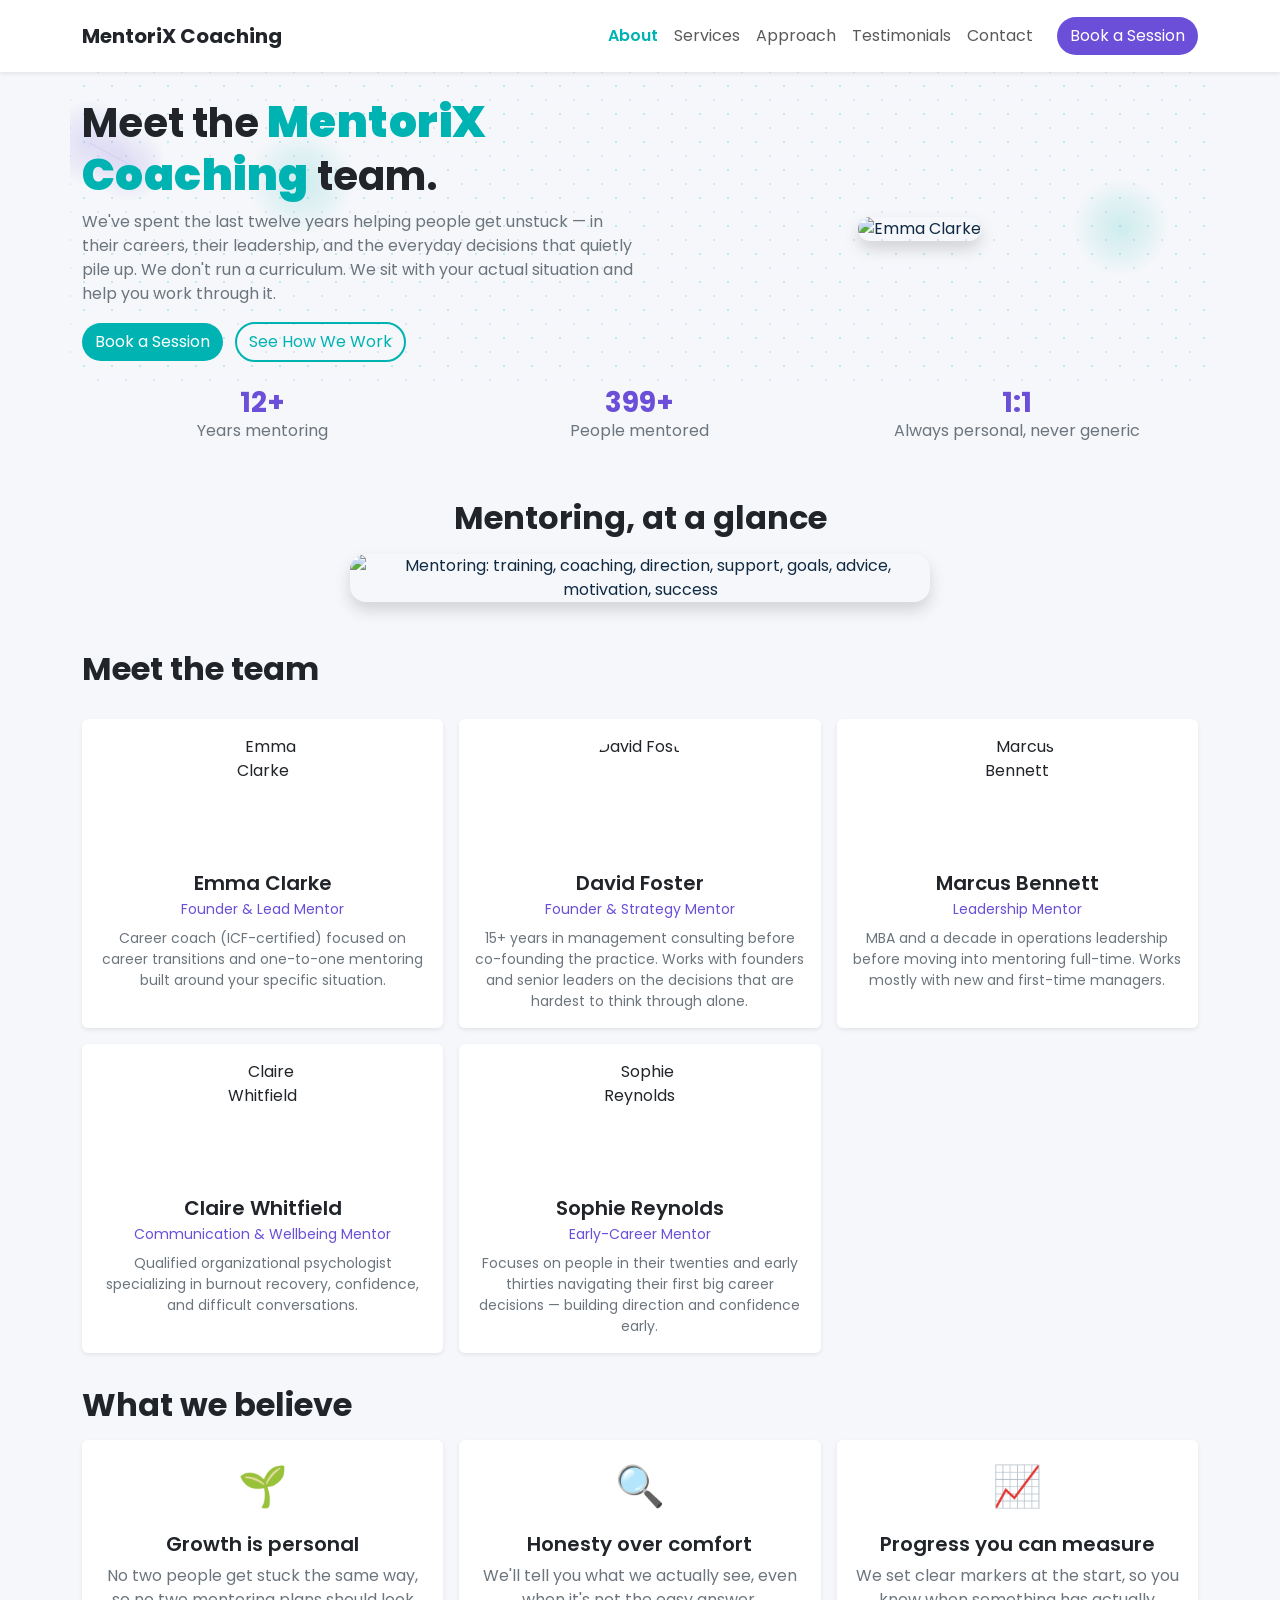
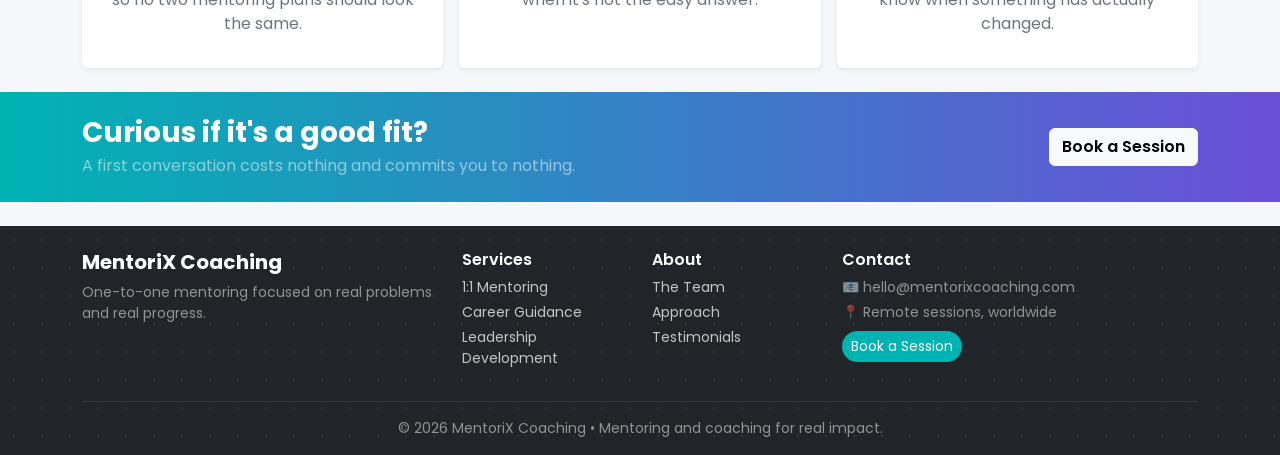
==== commit 8d88c6bb: "Improve reveal animations and add fallback for mobile browsers to ensure visibility" ====
--- a/about.html
+++ b/about.html
@@ -37,7 +37,7 @@
 <!-- HERO -->
 <section class="hero container py-4 bg-network-light rounded-4 d-flex flex-column flex-lg-row align-items-stretch align-items-lg-center">
 <div class="col-12 col-lg-6">
-<h1 class="fw-bold text-dark mb-2"><span class="word-reveal" data-dir="up">Meet</span> <span class="text-turquoise"><span class="word-reveal" data-dir="down">the</span> <span class="word-pop brand-word">MentoriX</span> <span class="word-pop brand-word">Coaching</span> <span class="word-reveal" data-dir="up">team.</span></span></h1>
+<h1 class="fw-bold text-dark mb-2"><span class="word-reveal" data-dir="up">Meet the</span> <span class="text-turquoise"><span class="word-pop brand-word">MentoriX</span> <span class="word-pop brand-word">Coaching</span></span> <span class="word-reveal" data-dir="up">team.</span></h1>
 <p class="text-secondary mb-3">We've spent the last twelve years helping people get unstuck — in their careers, their leadership, and the everyday decisions that quietly pile up. We don't run a curriculum. We sit with your actual situation and help you work through it.</p>
 <a href="contact.html" class="btn btn-turquoise me-2">Book a Session</a>
 <a href="methodology.html" class="btn btn-outline-turquoise">See How We Work</a>
--- a/assets/css/style.css
+++ b/assets/css/style.css
@@ -163,10 +163,10 @@
 opacity: 0;
 transition: opacity 0.9s cubic-bezier(0.22, 1, 0.36, 1), transform 0.9s cubic-bezier(0.22, 1, 0.36, 1);
 }
-.word-reveal[data-dir="left"] { transform: translateX(-80px); }
-.word-reveal[data-dir="right"] { transform: translateX(80px); }
-.word-reveal[data-dir="up"] { transform: translateY(-50px); }
-.word-reveal[data-dir="down"] { transform: translateY(50px); }
+.word-reveal[data-dir="left"] { transform: translateX(-50px); }
+.word-reveal[data-dir="right"] { transform: translateX(50px); }
+.word-reveal[data-dir="up"] { transform: translateY(-22px); }
+.word-reveal[data-dir="down"] { transform: translateY(22px); }
 .word-reveal.is-visible {
 opacity: 1;
 transform: translate(0, 0);
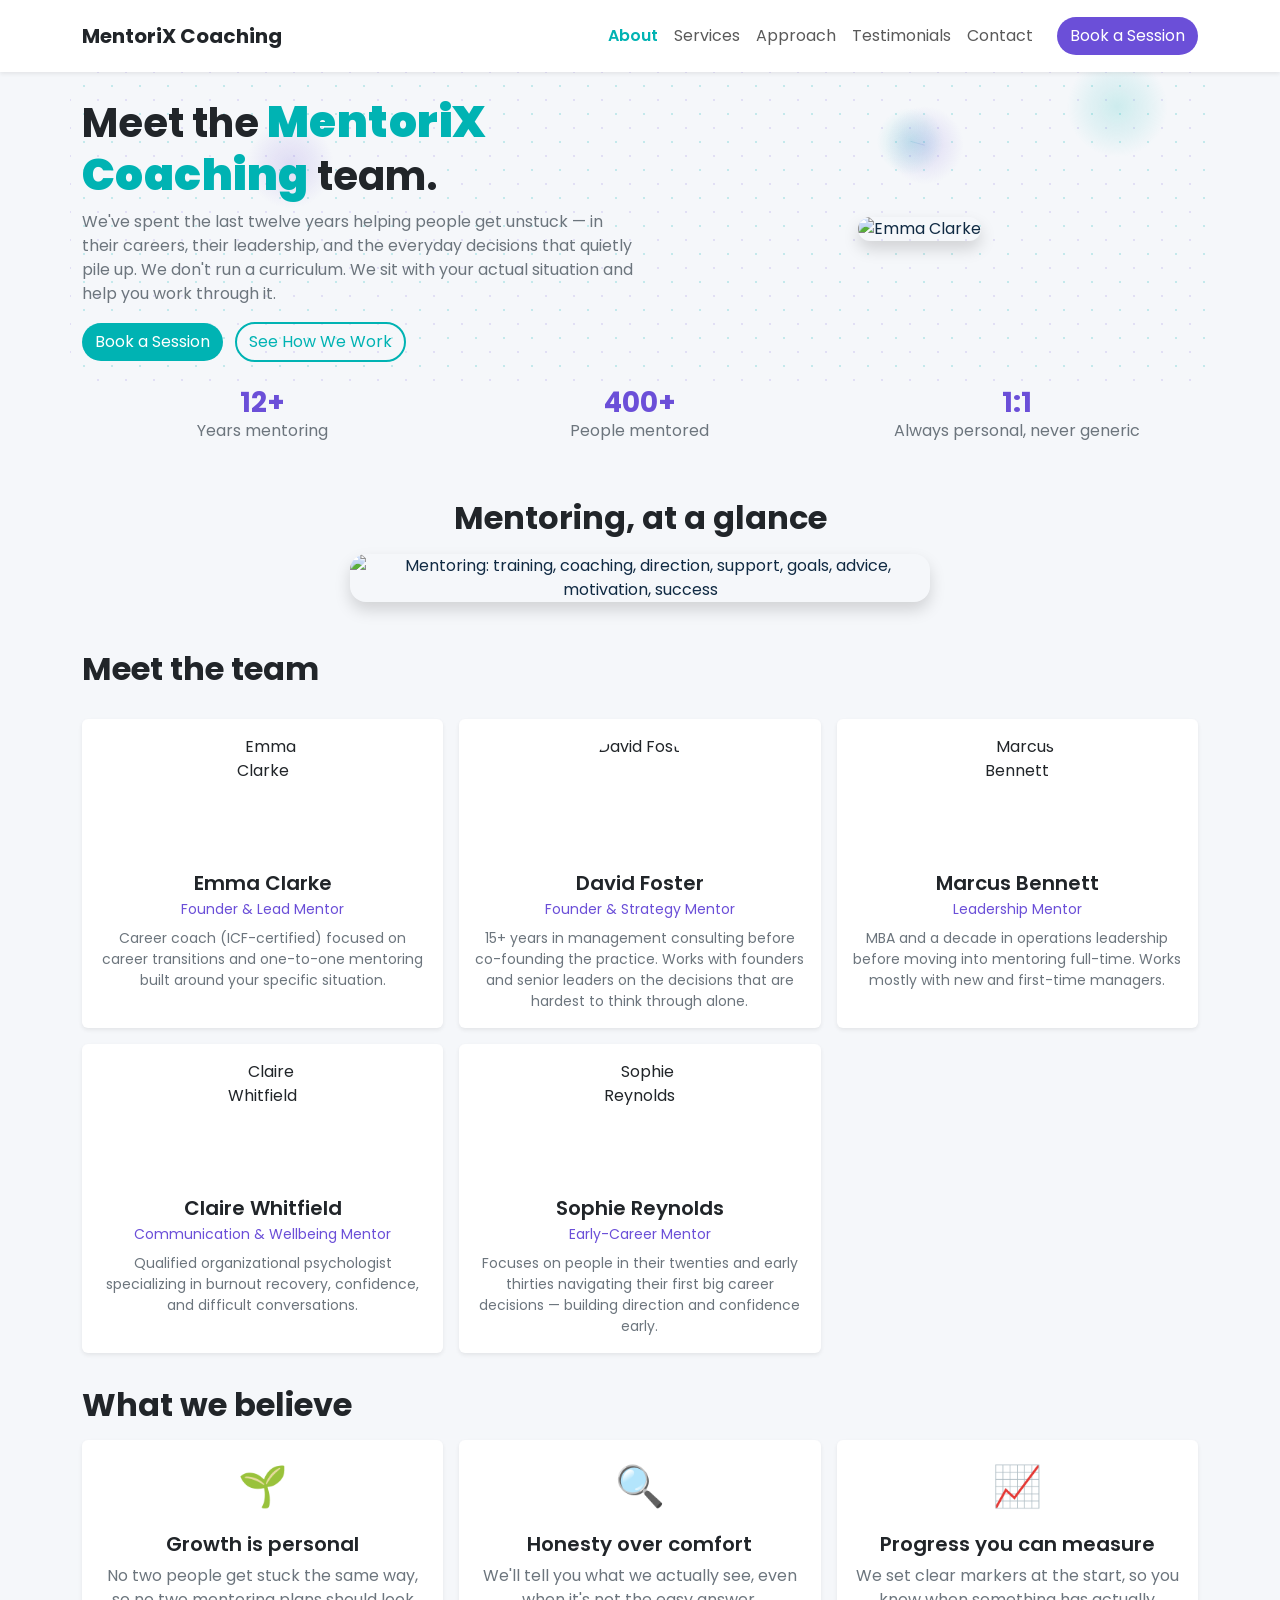
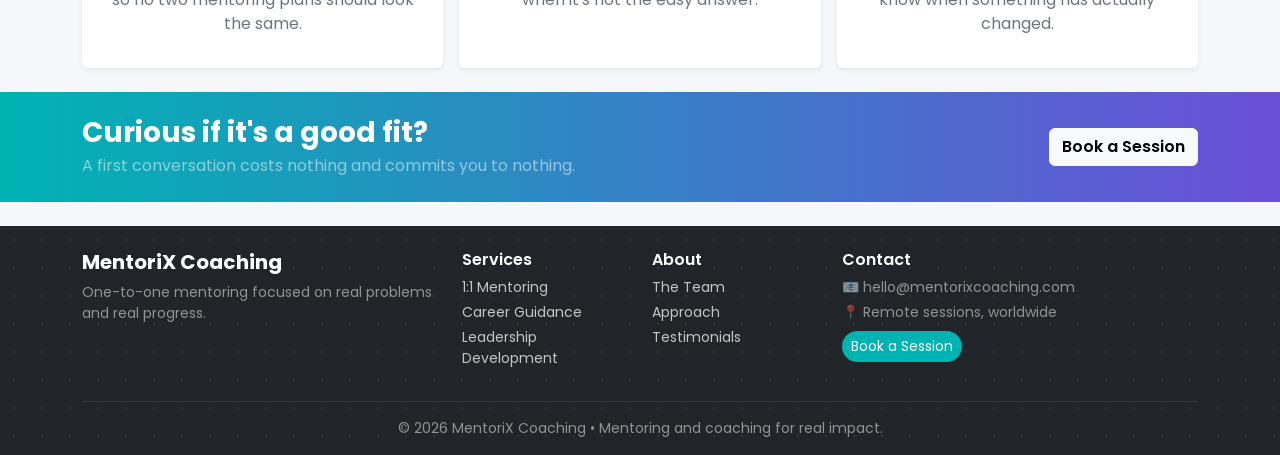
==== commit dc80ac4c: "Refactor hero section heading for improved readability and animation effect" ====
--- a/about.html
+++ b/about.html
@@ -37,7 +37,7 @@
 <!-- HERO -->
 <section class="hero container py-4 bg-network-light rounded-4 d-flex flex-column flex-lg-row align-items-stretch align-items-lg-center">
 <div class="col-12 col-lg-6">
-<h1 class="fw-bold text-dark mb-2"><span class="word-reveal" data-dir="up">Meet the</span> <span class="text-turquoise"><span class="word-pop brand-word">MentoriX</span> <span class="word-pop brand-word">Coaching</span></span> <span class="word-reveal" data-dir="up">team.</span></h1>
+<h1 class="fw-bold text-dark mb-2">Meet the <span class="text-turquoise"><span class="word-pop brand-word">MentoriX</span> <span class="word-pop brand-word">Coaching</span></span> <span class="word-reveal" data-dir="up"> team.</span></h1>
 <p class="text-secondary mb-3">We've spent the last twelve years helping people get unstuck — in their careers, their leadership, and the everyday decisions that quietly pile up. We don't run a curriculum. We sit with your actual situation and help you work through it.</p>
 <a href="contact.html" class="btn btn-turquoise me-2">Book a Session</a>
 <a href="methodology.html" class="btn btn-outline-turquoise">See How We Work</a>
